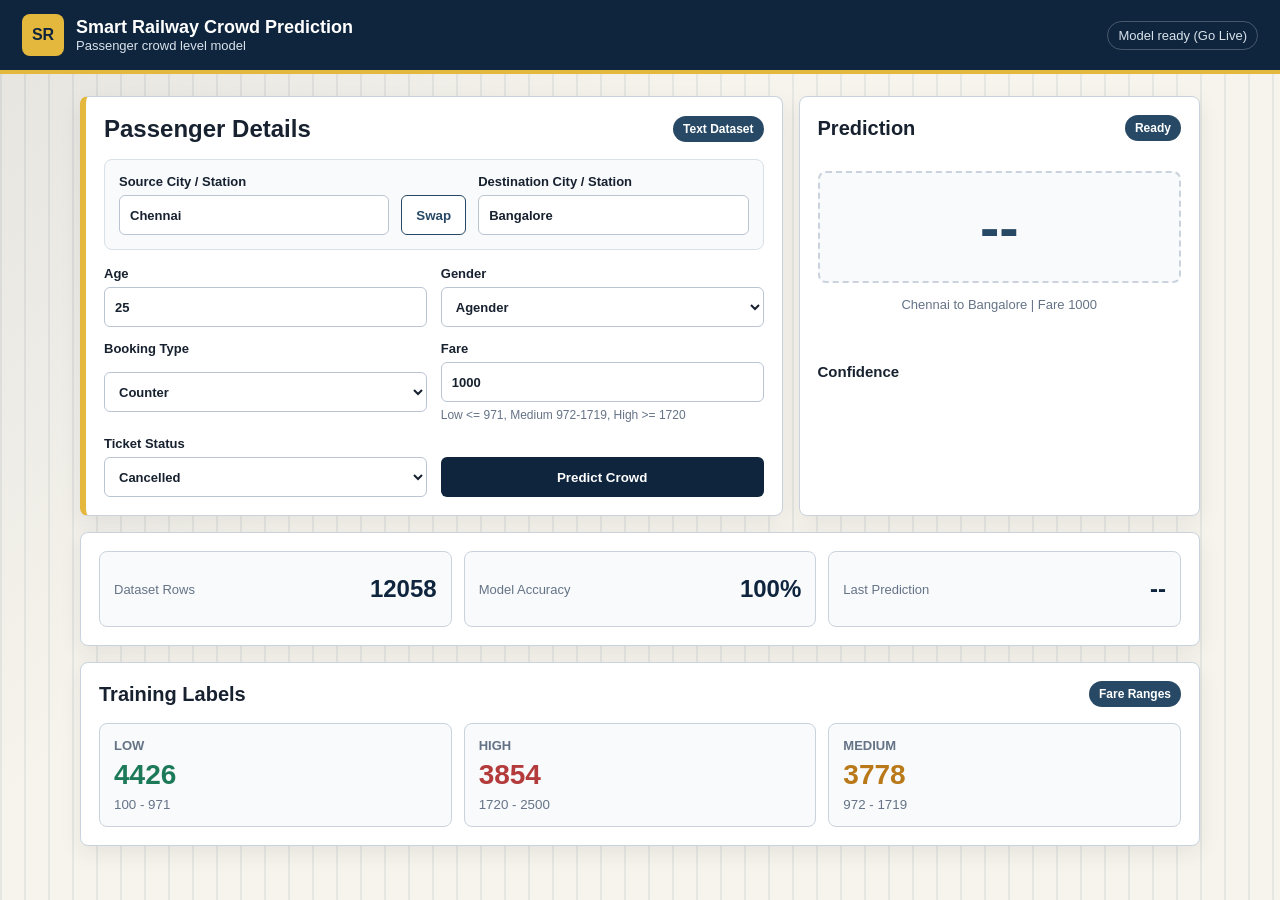
==== Day 7/web/index.html @ 95e35321 "task completed" ====
<!DOCTYPE html>
<html lang="en">
<head>
    <meta charset="UTF-8" />
    <meta name="viewport" content="width=device-width, initial-scale=1.0" />
    <title>Smart Railway Crowd Prediction</title>
    <link rel="stylesheet" href="style.css" />
</head>
<body>
    <header class="navbar">
        <div class="brand">
            <div class="logo">SR</div>
            <div>
                <div class="title">Smart Railway Crowd Prediction</div>
                <div class="subtitle">Passenger crowd level model</div>
            </div>
        </div>
        <div id="modelStatus" class="model-status">Model loading</div>
    </header>

    <main class="page">
        <section class="panel input-panel">
            <div class="panel-header">
                <h1>Passenger Details</h1>
                <span class="tag">Text Dataset</span>
            </div>

            <form id="predictForm" class="prediction-form">
                <div class="route-box">
                    <label>
                        <span>Source City / Station</span>
                        <input
                            type="text"
                            id="source"
                            list="sourceOptions"
                            placeholder="Search source"
                            autocomplete="off"
                            required
                        />
                        <datalist id="sourceOptions"></datalist>
                    </label>

                    <button type="button" id="swapRouteBtn" class="swap-btn" title="Swap source and destination">
                        Swap
                    </button>

                    <label>
                        <span>Destination City / Station</span>
                        <input
                            type="text"
                            id="destination"
                            list="destinationOptions"
                            placeholder="Search destination"
                            autocomplete="off"
                            required
                        />
                        <datalist id="destinationOptions"></datalist>
                    </label>
                </div>

                <div class="form-grid">
                <label>
                    <span>Age</span>
                    <input type="number" id="age" min="1" max="120" value="25" required />
                </label>

                <label>
                    <span>Gender</span>
                    <select id="gender" required></select>
                </label>

                <label>
                    <span>Booking Type</span>
                    <select id="bookingType" required></select>
                </label>

                <label>
                    <span>Fare</span>
                    <input type="number" id="fare" min="1" step="1" value="1000" required />
                    <small id="fareHint">Low <= 971, Medium 972-1719, High >= 1720</small>
                </label>

                <label>
                    <span>Ticket Status</span>
                    <select id="ticketStatus" required></select>
                </label>

                <button type="submit" id="predictBtn" class="btn">Predict Crowd</button>
                </div>
            </form>
        </section>

        <aside class="panel result-panel">
            <div class="panel-header">
                <h2>Prediction</h2>
                <span id="resultBadge" class="tag neutral">Ready</span>
            </div>

            <div id="result" class="result-text">--</div>
            <div id="routeSummary" class="route-summary">Select a route to predict crowd level.</div>
            <div id="error" class="error-text"></div>

            <div class="probability-wrap">
                <h3>Confidence</h3>
                <div id="probabilities" class="probabilities"></div>
            </div>
        </aside>

        <section class="panel dashboard-panel">
            <div class="stat">
                <span>Dataset Rows</span>
                <strong id="datasetRows">--</strong>
            </div>
            <div class="stat">
                <span>Model Accuracy</span>
                <strong id="modelAccuracy">--</strong>
            </div>
            <div class="stat">
                <span>Last Prediction</span>
                <strong id="lastPrediction">--</strong>
            </div>
        </section>

        <section class="panel summary-panel">
            <div class="panel-header">
                <h2>Training Labels</h2>
                <span class="tag">Fare Ranges</span>
            </div>
            <div id="labelSummary" class="label-summary"></div>
        </section>
    </main>

    <script src="script.js"></script>
</body>
</html>
---- Day 7/web/style.css ----
:root {
    --ink: #17212f;
    --navy: #0e253d;
    --rail: #274965;
    --paper: #f7f4ed;
    --panel: #ffffff;
    --line: #cad3dd;
    --muted: #657386;
    --gold: #e4b73d;
    --low: #1d7a59;
    --medium: #b97918;
    --high: #b43b3b;
    --danger: #b00020;
}

* {
    box-sizing: border-box;
}

body {
    margin: 0;
    min-height: 100vh;
    color: var(--ink);
    background:
        linear-gradient(135deg, rgba(14, 37, 61, 0.08), transparent 38%),
        repeating-linear-gradient(
            90deg,
            rgba(39, 73, 101, 0.08) 0,
            rgba(39, 73, 101, 0.08) 2px,
            transparent 2px,
            transparent 24px
        ),
        var(--paper);
    font-family: Arial, Helvetica, sans-serif;
}

.navbar {
    display: flex;
    align-items: center;
    justify-content: space-between;
    gap: 16px;
    padding: 14px 22px;
    color: #fff;
    background: var(--navy);
    border-bottom: 4px solid var(--gold);
}

.brand {
    display: flex;
    align-items: center;
    gap: 12px;
}

.logo {
    display: grid;
    place-items: center;
    width: 42px;
    height: 42px;
    border-radius: 8px;
    color: var(--navy);
    background: var(--gold);
    font-weight: 800;
}

.title {
    font-size: 18px;
    font-weight: 800;
}

.subtitle,
.model-status {
    color: #d9e2eb;
    font-size: 13px;
}

.model-status {
    padding: 6px 10px;
    border: 1px solid rgba(255, 255, 255, 0.24);
    border-radius: 999px;
}

.page {
    display: grid;
    grid-template-columns: minmax(0, 1.4fr) minmax(280px, 0.8fr);
    gap: 16px;
    width: min(1120px, calc(100% - 32px));
    margin: 22px auto 40px;
}

.panel {
    background: var(--panel);
    border: 1px solid var(--line);
    border-radius: 8px;
    padding: 18px;
    box-shadow: 0 8px 22px rgba(23, 33, 47, 0.08);
}

.input-panel {
    border-left: 6px solid var(--gold);
}

.result-panel {
    display: flex;
    flex-direction: column;
    gap: 14px;
}

.dashboard-panel,
.summary-panel {
    grid-column: 1 / -1;
}

.dashboard-panel {
    display: grid;
    grid-template-columns: repeat(3, minmax(0, 1fr));
    gap: 12px;
}

.panel-header {
    display: flex;
    align-items: center;
    justify-content: space-between;
    gap: 12px;
    margin-bottom: 16px;
}

h1,
h2,
h3 {
    margin: 0;
}

h1 {
    font-size: 24px;
}

h2 {
    font-size: 20px;
}

h3 {
    font-size: 15px;
}

.tag {
    display: inline-flex;
    align-items: center;
    min-height: 26px;
    padding: 4px 10px;
    border-radius: 999px;
    color: #fff;
    background: var(--rail);
    font-size: 12px;
    font-weight: 700;
}

.tag.low {
    background: var(--low);
}

.tag.medium {
    background: var(--medium);
}

.tag.high {
    background: var(--high);
}

.tag.neutral {
    background: var(--rail);
}

.prediction-form {
    display: grid;
    gap: 16px;
}

.route-box {
    display: grid;
    grid-template-columns: minmax(180px, 1fr) auto minmax(180px, 1fr);
    align-items: end;
    gap: 12px;
    padding: 14px;
    border: 1px solid #d8e0e8;
    border-radius: 8px;
    background: #f8fafc;
}

.form-grid {
    display: grid;
    grid-template-columns: repeat(2, minmax(180px, 1fr));
    gap: 14px;
}

label {
    display: grid;
    gap: 6px;
    font-size: 13px;
    font-weight: 700;
}

input,
select {
    width: 100%;
    height: 40px;
    padding: 8px 10px;
    border: 1px solid #b9c5d2;
    border-radius: 6px;
    color: var(--ink);
    background: #fff;
    font: inherit;
}

label small {
    color: var(--muted);
    font-size: 12px;
    font-weight: 400;
}

input:focus,
select:focus {
    outline: 3px solid rgba(228, 183, 61, 0.28);
    border-color: var(--gold);
}

.btn {
    align-self: end;
    height: 40px;
    border: 0;
    border-radius: 6px;
    color: #fff;
    background: var(--navy);
    font-weight: 800;
    cursor: pointer;
}

.swap-btn {
    height: 40px;
    padding: 0 14px;
    border: 1px solid var(--rail);
    border-radius: 6px;
    color: var(--rail);
    background: #fff;
    font-weight: 800;
    cursor: pointer;
}

.swap-btn:hover {
    color: #fff;
    background: var(--rail);
}

.btn:hover {
    background: var(--rail);
}

.btn:disabled {
    cursor: wait;
    opacity: 0.7;
}

.result-text {
    display: grid;
    place-items: center;
    min-height: 112px;
    border: 2px dashed var(--line);
    border-radius: 8px;
    background: #f8fafc;
    color: var(--rail);
    font-size: clamp(36px, 7vw, 58px);
    font-weight: 900;
}

.route-summary {
    min-height: 22px;
    color: var(--muted);
    font-size: 13px;
    text-align: center;
}

.result-text.low {
    color: var(--low);
}

.result-text.medium {
    color: var(--medium);
}

.result-text.high {
    color: var(--high);
}

.route-summary {
    min-height: 20px;
    color: var(--muted);
    font-size: 13px;
    text-align: center;
}

.error-text {
    min-height: 18px;
    color: var(--danger);
    font-size: 13px;
}

.probability-wrap {
    display: grid;
    gap: 10px;
}

.probabilities {
    display: grid;
    gap: 10px;
}

.probability {
    display: grid;
    gap: 6px;
}

.probability-top,
.stat {
    display: flex;
    align-items: center;
    justify-content: space-between;
    gap: 12px;
}

.probability-top {
    font-size: 13px;
}

.bar {
    height: 8px;
    overflow: hidden;
    border-radius: 999px;
    background: #e6ebf1;
}

.bar span {
    display: block;
    height: 100%;
    border-radius: inherit;
    background: var(--gold);
}

.stat {
    min-height: 76px;
    padding: 14px;
    border-radius: 8px;
    background: #f8fafc;
    border: 1px solid var(--line);
}

.stat span {
    color: var(--muted);
    font-size: 13px;
}

.stat strong {
    color: var(--navy);
    font-size: 24px;
}

.label-summary {
    display: grid;
    grid-template-columns: repeat(3, minmax(0, 1fr));
    gap: 12px;
}

.label-card {
    display: grid;
    gap: 6px;
    padding: 14px;
    border-radius: 8px;
    background: #f8fafc;
    border: 1px solid var(--line);
}

.label-card span {
    color: var(--muted);
    font-size: 13px;
    font-weight: 800;
}

.label-card strong {
    font-size: 28px;
}

.label-card small {
    color: var(--muted);
}

.label-card.low strong {
    color: var(--low);
}

.label-card.medium strong {
    color: var(--medium);
}

.label-card.high strong {
    color: var(--high);
}

@media (max-width: 860px) {
    .page,
    .dashboard-panel,
    .label-summary,
    .route-box {
        grid-template-columns: 1fr;
    }

    .swap-btn {
        width: 100%;
    }

    .navbar {
        align-items: flex-start;
        flex-direction: column;
    }
}

@media (max-width: 560px) {
    .form-grid {
        grid-template-columns: 1fr;
    }

    .page {
        width: min(100% - 20px, 1120px);
    }
}
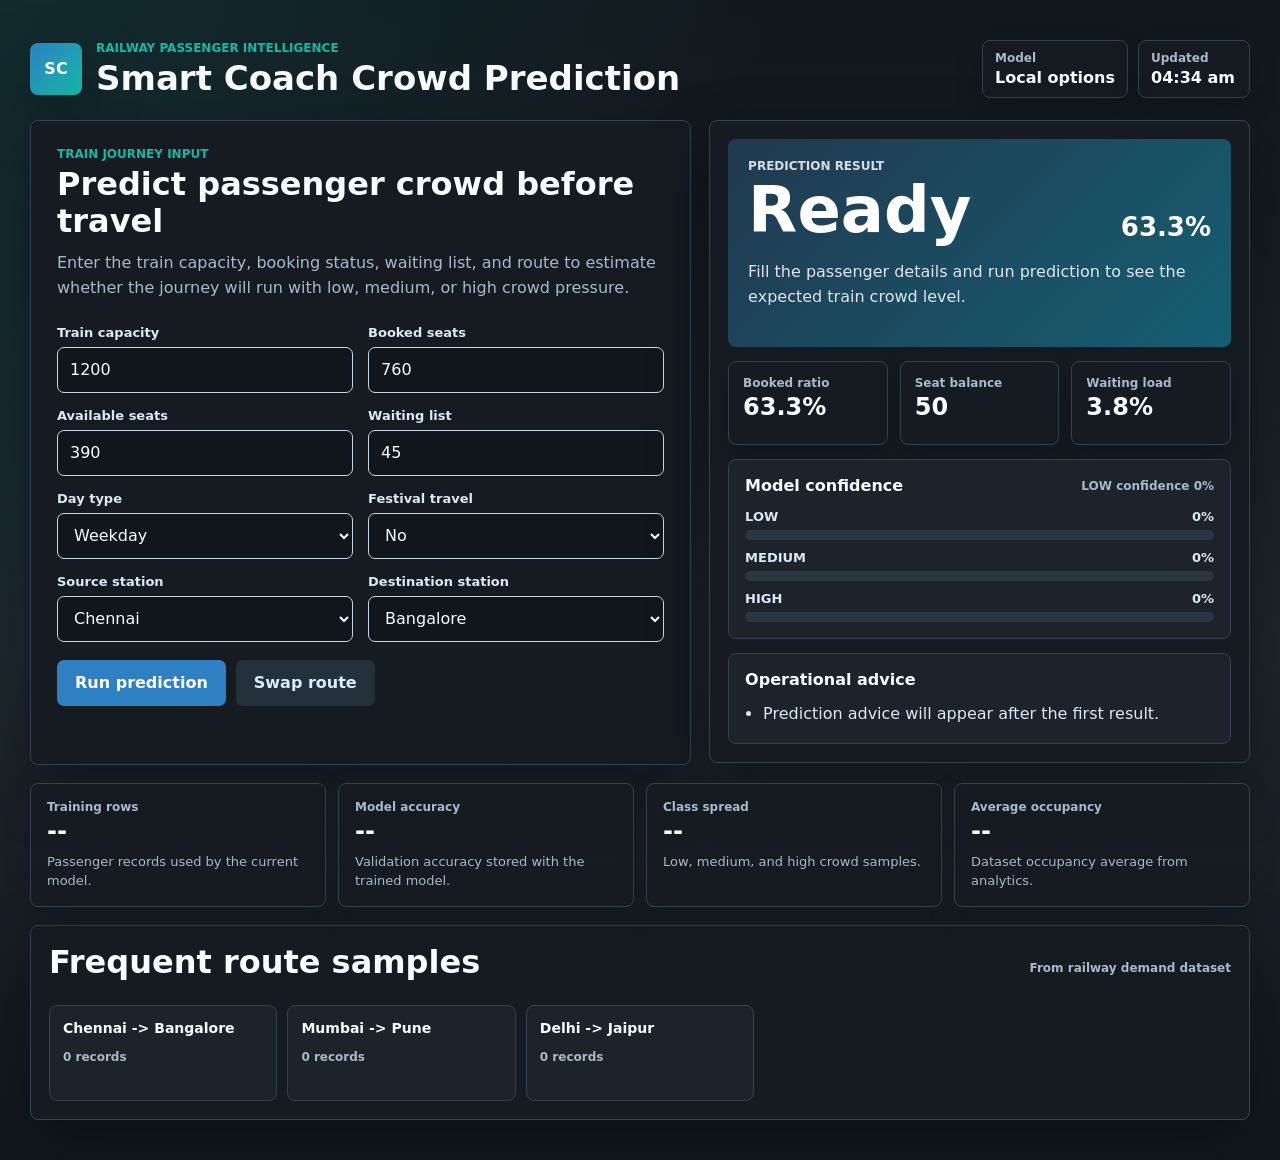
==== commit aff32282: "commit" ====
--- a/Day 7/web/index.html
+++ b/Day 7/web/index.html
@@ -3,133 +3,162 @@
 <head>
     <meta charset="UTF-8" />
     <meta name="viewport" content="width=device-width, initial-scale=1.0" />
-    <title>Smart Railway Crowd Prediction</title>
-    <link rel="stylesheet" href="style.css" />
+    <title>Smart Coach Passenger Crowd Prediction</title>
+    <link rel="stylesheet" href="style.css?v=20260602-2" />
 </head>
 <body>
-    <header class="navbar">
-        <div class="brand">
-            <div class="logo">SR</div>
-            <div>
-                <div class="title">Smart Railway Crowd Prediction</div>
-                <div class="subtitle">Passenger crowd level model</div>
+    <div class="app-shell">
+        <header class="topbar">
+            <div class="brand">
+                <div class="brand-mark">SC</div>
+                <div>
+                    <p class="eyebrow">Railway passenger intelligence</p>
+                    <h1>Smart Coach Crowd Prediction</h1>
+                </div>
             </div>
-        </div>
-        <div id="modelStatus" class="model-status">Model loading</div>
-    </header>
+            <div class="status-strip">
+                <div>
+                    <span>Model</span>
+                    <strong id="modelStatus">Loading</strong>
+                </div>
+                <div>
+                    <span>Updated</span>
+                    <strong id="clock">--:--</strong>
+                </div>
+            </div>
+        </header>
 
-    <main class="page">
-        <section class="panel input-panel">
-            <div class="panel-header">
-                <h1>Passenger Details</h1>
-                <span class="tag">Text Dataset</span>
-            </div>
-
-            <form id="predictForm" class="prediction-form">
-                <div class="route-box">
-                    <label>
-                        <span>Source City / Station</span>
-                        <input
-                            type="text"
-                            id="source"
-                            list="sourceOptions"
-                            placeholder="Search source"
-                            autocomplete="off"
-                            required
-                        />
-                        <datalist id="sourceOptions"></datalist>
-                    </label>
-
-                    <button type="button" id="swapRouteBtn" class="swap-btn" title="Swap source and destination">
-                        Swap
-                    </button>
-
-                    <label>
-                        <span>Destination City / Station</span>
-                        <input
-                            type="text"
-                            id="destination"
-                            list="destinationOptions"
-                            placeholder="Search destination"
-                            autocomplete="off"
-                            required
-                        />
-                        <datalist id="destinationOptions"></datalist>
-                    </label>
+        <main class="workspace">
+            <section class="predictor-panel">
+                <div class="panel-heading">
+                    <p class="eyebrow">Train journey input</p>
+                    <h2>Predict passenger crowd before travel</h2>
+                    <p>
+                        Enter the train capacity, booking status, waiting list, and route to estimate whether the journey
+                        will run with low, medium, or high crowd pressure.
+                    </p>
                 </div>
 
-                <div class="form-grid">
-                <label>
-                    <span>Age</span>
-                    <input type="number" id="age" min="1" max="120" value="25" required />
-                </label>
+                <form id="predictionForm" class="prediction-form">
+                    <div class="form-grid">
+                        <label class="field">
+                            <span>Train capacity</span>
+                            <input id="trainCapacity" name="train_capacity" type="number" min="1" value="1200" required />
+                        </label>
+                        <label class="field">
+                            <span>Booked seats</span>
+                            <input id="bookedSeats" name="booked_seats" type="number" min="0" value="760" required />
+                        </label>
+                        <label class="field">
+                            <span>Available seats</span>
+                            <input id="availableSeats" name="available_seats" type="number" min="0" value="390" required />
+                        </label>
+                        <label class="field">
+                            <span>Waiting list</span>
+                            <input id="waitingList" name="waiting_list_count" type="number" min="0" value="45" required />
+                        </label>
+                        <label class="field">
+                            <span>Day type</span>
+                            <select id="dayType" name="day_type" required></select>
+                        </label>
+                        <label class="field">
+                            <span>Festival travel</span>
+                            <select id="festivalFlag" name="festival_flag" required></select>
+                        </label>
+                        <label class="field">
+                            <span>Source station</span>
+                            <select id="sourceStation" name="source_station" required></select>
+                        </label>
+                        <label class="field">
+                            <span>Destination station</span>
+                            <select id="destinationStation" name="destination_station" required></select>
+                        </label>
+                    </div>
 
-                <label>
-                    <span>Gender</span>
-                    <select id="gender" required></select>
-                </label>
+                    <div class="form-footer">
+                        <button type="submit" id="predictButton">Run prediction</button>
+                        <button type="button" id="swapRouteButton" class="ghost-button">Swap route</button>
+                    </div>
+                    <p id="formMessage" class="form-message" role="status"></p>
+                </form>
+            </section>
 
-                <label>
-                    <span>Booking Type</span>
-                    <select id="bookingType" required></select>
-                </label>
+            <section class="result-panel" aria-live="polite">
+                <div class="result-card" id="resultCard" data-level="idle">
+                    <p class="eyebrow">Prediction result</p>
+                    <div class="result-value">
+                        <span id="predictionLabel">Ready</span>
+                        <strong id="occupancyValue">--%</strong>
+                    </div>
+                    <p id="resultSummary">
+                        Fill the passenger details and run prediction to see the expected train crowd level.
+                    </p>
+                </div>
 
-                <label>
-                    <span>Fare</span>
-                    <input type="number" id="fare" min="1" step="1" value="1000" required />
-                    <small id="fareHint">Low <= 971, Medium 972-1719, High >= 1720</small>
-                </label>
+                <div class="insight-grid">
+                    <div class="mini-stat">
+                        <span>Booked ratio</span>
+                        <strong id="bookedRatio">--%</strong>
+                    </div>
+                    <div class="mini-stat">
+                        <span>Seat balance</span>
+                        <strong id="seatBalance">--</strong>
+                    </div>
+                    <div class="mini-stat">
+                        <span>Waiting load</span>
+                        <strong id="waitingLoad">--%</strong>
+                    </div>
+                </div>
 
-                <label>
-                    <span>Ticket Status</span>
-                    <select id="ticketStatus" required></select>
-                </label>
+                <div class="probability-panel">
+                    <div class="section-title">
+                        <h3>Model confidence</h3>
+                        <span id="confidenceLabel">Awaiting prediction</span>
+                    </div>
+                    <div id="probabilityList" class="probability-list"></div>
+                </div>
 
-                <button type="submit" id="predictBtn" class="btn">Predict Crowd</button>
+                <div class="advice-panel">
+                    <h3>Operational advice</h3>
+                    <ul id="adviceList">
+                        <li>Prediction advice will appear after the first result.</li>
+                    </ul>
                 </div>
-            </form>
+            </section>
+        </main>
+
+        <section class="context-grid">
+            <article class="context-card">
+                <span>Training rows</span>
+                <strong id="trainingRows">--</strong>
+                <p>Passenger records used by the current model.</p>
+            </article>
+            <article class="context-card">
+                <span>Model accuracy</span>
+                <strong id="modelAccuracy">--</strong>
+                <p>Validation accuracy stored with the trained model.</p>
+            </article>
+            <article class="context-card">
+                <span>Class spread</span>
+                <strong id="classSpread">--</strong>
+                <p>Low, medium, and high crowd samples.</p>
+            </article>
+            <article class="context-card">
+                <span>Average occupancy</span>
+                <strong id="averageOccupancy">--</strong>
+                <p>Dataset occupancy average from analytics.</p>
+            </article>
         </section>
 
-        <aside class="panel result-panel">
-            <div class="panel-header">
-                <h2>Prediction</h2>
-                <span id="resultBadge" class="tag neutral">Ready</span>
+        <section class="routes-panel">
+            <div class="section-title">
+                <h2>Frequent route samples</h2>
+                <span>From railway demand dataset</span>
             </div>
+            <div id="routeList" class="route-list"></div>
+        </section>
+    </div>
 
-            <div id="result" class="result-text">--</div>
-            <div id="routeSummary" class="route-summary">Select a route to predict crowd level.</div>
-            <div id="error" class="error-text"></div>
-
-            <div class="probability-wrap">
-                <h3>Confidence</h3>
-                <div id="probabilities" class="probabilities"></div>
-            </div>
-        </aside>
-
-        <section class="panel dashboard-panel">
-            <div class="stat">
-                <span>Dataset Rows</span>
-                <strong id="datasetRows">--</strong>
-            </div>
-            <div class="stat">
-                <span>Model Accuracy</span>
-                <strong id="modelAccuracy">--</strong>
-            </div>
-            <div class="stat">
-                <span>Last Prediction</span>
-                <strong id="lastPrediction">--</strong>
-            </div>
-        </section>
-
-        <section class="panel summary-panel">
-            <div class="panel-header">
-                <h2>Training Labels</h2>
-                <span class="tag">Fare Ranges</span>
-            </div>
-            <div id="labelSummary" class="label-summary"></div>
-        </section>
-    </main>
-
-    <script src="script.js"></script>
+    <script src="script.js?v=20260602-2"></script>
 </body>
 </html>
--- a/Day 7/web/style.css
+++ b/Day 7/web/style.css
@@ -1,16 +1,17 @@
 :root {
-    --ink: #17212f;
-    --navy: #0e253d;
-    --rail: #274965;
-    --paper: #f7f4ed;
-    --panel: #ffffff;
-    --line: #cad3dd;
-    --muted: #657386;
-    --gold: #e4b73d;
-    --low: #1d7a59;
-    --medium: #b97918;
-    --high: #b43b3b;
-    --danger: #b00020;
+    --bg: #10161c;
+    --ink: #f8fbff;
+    --muted: #aab8cc;
+    --line: #34414f;
+    --panel: #151b21;
+    --panel-soft: #1c232b;
+    --rail: #2f80c2;
+    --teal: #14b8a6;
+    --blue: #4c8fe8;
+    --amber: #f2a541;
+    --red: #ff5c5c;
+    --green: #36c47a;
+    --shadow: 0 22px 60px rgba(0, 0, 0, 0.34);
 }
 
 * {
@@ -18,415 +19,457 @@
 }
 
 body {
+    min-height: 100vh;
     margin: 0;
-    min-height: 100vh;
     color: var(--ink);
     background:
-        linear-gradient(135deg, rgba(14, 37, 61, 0.08), transparent 38%),
-        repeating-linear-gradient(
-            90deg,
-            rgba(39, 73, 101, 0.08) 0,
-            rgba(39, 73, 101, 0.08) 2px,
-            transparent 2px,
-            transparent 24px
-        ),
-        var(--paper);
-    font-family: Arial, Helvetica, sans-serif;
-}
-
-.navbar {
+        linear-gradient(135deg, rgba(20, 184, 166, 0.13), transparent 34%),
+        linear-gradient(180deg, #11171d 0%, #1d252c 56%, #11171d 100%);
+    font-family: Inter, ui-sans-serif, system-ui, -apple-system, BlinkMacSystemFont, "Segoe UI", sans-serif;
+}
+
+button,
+input,
+select {
+    font: inherit;
+}
+
+.app-shell {
+    width: min(1220px, calc(100% - 32px));
+    margin: 0 auto;
+    padding: 24px 0 40px;
+}
+
+.topbar {
     display: flex;
     align-items: center;
     justify-content: space-between;
-    gap: 16px;
-    padding: 14px 22px;
+    gap: 18px;
+    padding: 16px 0 22px;
+}
+
+.brand {
+    display: flex;
+    align-items: center;
+    gap: 14px;
+}
+
+.brand-mark {
+    width: 52px;
+    height: 52px;
+    border-radius: 8px;
+    display: grid;
+    place-items: center;
     color: #fff;
-    background: var(--navy);
-    border-bottom: 4px solid var(--gold);
-}
-
-.brand {
-    display: flex;
-    align-items: center;
+    background: linear-gradient(135deg, var(--rail), var(--teal));
+    font-weight: 800;
+    letter-spacing: 0;
+    box-shadow: var(--shadow);
+}
+
+.eyebrow {
+    margin: 0 0 5px;
+    color: var(--teal);
+    font-size: 12px;
+    font-weight: 800;
+    text-transform: uppercase;
+    letter-spacing: 0;
+}
+
+h1,
+h2,
+h3,
+p {
+    margin-top: 0;
+}
+
+h1 {
+    margin-bottom: 0;
+    font-size: clamp(22px, 4vw, 34px);
+    line-height: 1.1;
+}
+
+h2 {
+    margin-bottom: 10px;
+    font-size: clamp(22px, 3vw, 32px);
+    line-height: 1.15;
+}
+
+h3 {
+    margin-bottom: 0;
+    font-size: 16px;
+}
+
+.status-strip {
+    display: flex;
+    gap: 10px;
+    flex-wrap: wrap;
+}
+
+.status-strip div,
+.mini-stat,
+.context-card {
+    border: 1px solid var(--line);
+    background: rgba(21, 27, 33, 0.86);
+    box-shadow: 0 10px 28px rgba(0, 0, 0, 0.18);
+}
+
+.status-strip div {
+    min-width: 112px;
+    padding: 10px 12px;
+    border-radius: 8px;
+}
+
+.status-strip span,
+.mini-stat span,
+.context-card span {
+    display: block;
+    color: var(--muted);
+    font-size: 12px;
+    font-weight: 700;
+}
+
+.status-strip strong,
+.mini-stat strong,
+.context-card strong {
+    display: block;
+    margin-top: 3px;
+}
+
+.workspace {
+    display: grid;
+    grid-template-columns: minmax(0, 1.1fr) minmax(360px, 0.9fr);
+    gap: 18px;
+    align-items: start;
+}
+
+.predictor-panel,
+.result-panel,
+.routes-panel {
+    border: 1px solid var(--line);
+    border-radius: 8px;
+    background: var(--panel);
+    box-shadow: var(--shadow);
+}
+
+.predictor-panel {
+    padding: 26px;
+}
+
+.panel-heading {
+    max-width: 760px;
+}
+
+.panel-heading p:last-child {
+    color: var(--muted);
+    line-height: 1.6;
+}
+
+.prediction-form {
+    margin-top: 24px;
+}
+
+.form-grid {
+    display: grid;
+    grid-template-columns: repeat(2, minmax(0, 1fr));
+    gap: 15px;
+}
+
+.field {
+    display: grid;
+    gap: 7px;
+}
+
+.field span {
+    color: #dce7f7;
+    font-size: 13px;
+    font-weight: 800;
+}
+
+.field input,
+.field select {
+    width: 100%;
+    height: 46px;
+    border: 1px solid #cbd5e1;
+    border-radius: 7px;
+    padding: 0 12px;
+    color: var(--ink);
+    background: #10161c;
+}
+
+.field input:focus,
+.field select:focus {
+    border-color: var(--blue);
+    box-shadow: 0 0 0 3px rgba(34, 100, 209, 0.13);
+    outline: none;
+}
+
+.form-footer {
+    display: flex;
+    gap: 10px;
+    margin-top: 18px;
+    flex-wrap: wrap;
+}
+
+button {
+    min-height: 46px;
+    border: 0;
+    border-radius: 7px;
+    padding: 0 18px;
+    cursor: pointer;
+    font-weight: 800;
+}
+
+#predictButton {
+    color: #fff;
+    background: var(--rail);
+}
+
+#predictButton:hover {
+    background: #0f2c43;
+}
+
+.ghost-button {
+    color: #dcecff;
+    background: #24313b;
+}
+
+.form-message {
+    min-height: 20px;
+    margin: 12px 0 0;
+    color: var(--red);
+    font-size: 13px;
+    font-weight: 700;
+}
+
+.result-panel {
+    display: grid;
+    gap: 14px;
+    padding: 18px;
+}
+
+.result-card {
+    min-height: 208px;
+    border-radius: 8px;
+    padding: 20px;
+    color: #fff;
+    background: linear-gradient(135deg, #21394f, #155e72);
+}
+
+.result-card[data-level="LOW"] {
+    background: linear-gradient(135deg, #17613c, #0f9f8f);
+}
+
+.result-card[data-level="MEDIUM"] {
+    background: linear-gradient(135deg, #8f5416, #d9822b);
+}
+
+.result-card[data-level="HIGH"] {
+    background: linear-gradient(135deg, #8f1f2b, #d64545);
+}
+
+.result-card .eyebrow {
+    color: rgba(255, 255, 255, 0.82);
+}
+
+.result-value {
+    display: flex;
+    align-items: flex-end;
+    justify-content: space-between;
+    gap: 18px;
+}
+
+.result-value span {
+    font-size: clamp(38px, 7vw, 64px);
+    font-weight: 900;
+    line-height: 1;
+}
+
+.result-value strong {
+    font-size: 26px;
+}
+
+.result-card p:last-child {
+    max-width: 520px;
+    margin: 18px 0 0;
+    color: rgba(255, 255, 255, 0.86);
+    line-height: 1.55;
+}
+
+.insight-grid,
+.context-grid {
+    display: grid;
     gap: 12px;
 }
 
-.logo {
-    display: grid;
-    place-items: center;
-    width: 42px;
-    height: 42px;
-    border-radius: 8px;
-    color: var(--navy);
-    background: var(--gold);
-    font-weight: 800;
-}
-
-.title {
-    font-size: 18px;
-    font-weight: 800;
-}
-
-.subtitle,
-.model-status {
-    color: #d9e2eb;
-    font-size: 13px;
-}
-
-.model-status {
-    padding: 6px 10px;
-    border: 1px solid rgba(255, 255, 255, 0.24);
-    border-radius: 999px;
-}
-
-.page {
-    display: grid;
-    grid-template-columns: minmax(0, 1.4fr) minmax(280px, 0.8fr);
-    gap: 16px;
-    width: min(1120px, calc(100% - 32px));
-    margin: 22px auto 40px;
-}
-
-.panel {
-    background: var(--panel);
+.insight-grid {
+    grid-template-columns: repeat(3, minmax(0, 1fr));
+}
+
+.mini-stat {
+    min-height: 84px;
+    border-radius: 8px;
+    padding: 14px;
+}
+
+.mini-stat strong {
+    font-size: 24px;
+}
+
+.probability-panel,
+.advice-panel {
     border: 1px solid var(--line);
     border-radius: 8px;
-    padding: 18px;
-    box-shadow: 0 8px 22px rgba(23, 33, 47, 0.08);
-}
-
-.input-panel {
-    border-left: 6px solid var(--gold);
-}
-
-.result-panel {
-    display: flex;
-    flex-direction: column;
-    gap: 14px;
-}
-
-.dashboard-panel,
-.summary-panel {
-    grid-column: 1 / -1;
-}
-
-.dashboard-panel {
-    display: grid;
-    grid-template-columns: repeat(3, minmax(0, 1fr));
-    gap: 12px;
-}
-
-.panel-header {
+    padding: 16px;
+    background: var(--panel-soft);
+}
+
+.section-title {
     display: flex;
     align-items: center;
     justify-content: space-between;
     gap: 12px;
-    margin-bottom: 16px;
-}
-
-h1,
-h2,
-h3 {
-    margin: 0;
-}
-
-h1 {
-    font-size: 24px;
-}
-
-h2 {
-    font-size: 20px;
-}
-
-h3 {
-    font-size: 15px;
-}
-
-.tag {
-    display: inline-flex;
-    align-items: center;
-    min-height: 26px;
-    padding: 4px 10px;
-    border-radius: 999px;
-    color: #fff;
-    background: var(--rail);
-    font-size: 12px;
-    font-weight: 700;
-}
-
-.tag.low {
-    background: var(--low);
-}
-
-.tag.medium {
-    background: var(--medium);
-}
-
-.tag.high {
-    background: var(--high);
-}
-
-.tag.neutral {
-    background: var(--rail);
-}
-
-.prediction-form {
-    display: grid;
-    gap: 16px;
-}
-
-.route-box {
-    display: grid;
-    grid-template-columns: minmax(180px, 1fr) auto minmax(180px, 1fr);
-    align-items: end;
-    gap: 12px;
-    padding: 14px;
-    border: 1px solid #d8e0e8;
-    border-radius: 8px;
-    background: #f8fafc;
-}
-
-.form-grid {
-    display: grid;
-    grid-template-columns: repeat(2, minmax(180px, 1fr));
-    gap: 14px;
-}
-
-label {
-    display: grid;
-    gap: 6px;
-    font-size: 13px;
-    font-weight: 700;
-}
-
-input,
-select {
-    width: 100%;
-    height: 40px;
-    padding: 8px 10px;
-    border: 1px solid #b9c5d2;
-    border-radius: 6px;
-    color: var(--ink);
-    background: #fff;
-    font: inherit;
-}
-
-label small {
+    margin-bottom: 14px;
+}
+
+.section-title span {
     color: var(--muted);
     font-size: 12px;
-    font-weight: 400;
-}
-
-input:focus,
-select:focus {
-    outline: 3px solid rgba(228, 183, 61, 0.28);
-    border-color: var(--gold);
-}
-
-.btn {
-    align-self: end;
-    height: 40px;
-    border: 0;
-    border-radius: 6px;
-    color: #fff;
-    background: var(--navy);
-    font-weight: 800;
-    cursor: pointer;
-}
-
-.swap-btn {
-    height: 40px;
-    padding: 0 14px;
-    border: 1px solid var(--rail);
-    border-radius: 6px;
-    color: var(--rail);
-    background: #fff;
-    font-weight: 800;
-    cursor: pointer;
-}
-
-.swap-btn:hover {
-    color: #fff;
-    background: var(--rail);
-}
-
-.btn:hover {
-    background: var(--rail);
-}
-
-.btn:disabled {
-    cursor: wait;
-    opacity: 0.7;
-}
-
-.result-text {
-    display: grid;
-    place-items: center;
-    min-height: 112px;
-    border: 2px dashed var(--line);
-    border-radius: 8px;
-    background: #f8fafc;
-    color: var(--rail);
-    font-size: clamp(36px, 7vw, 58px);
-    font-weight: 900;
-}
-
-.route-summary {
-    min-height: 22px;
+    font-weight: 800;
+}
+
+.probability-list {
+    display: grid;
+    gap: 10px;
+}
+
+.probability-row {
+    display: grid;
+    gap: 6px;
+}
+
+.probability-head {
+    display: flex;
+    justify-content: space-between;
+    color: #dce7f7;
+    font-size: 13px;
+    font-weight: 800;
+}
+
+.probability-track {
+    height: 10px;
+    overflow: hidden;
+    border-radius: 99px;
+    background: #2b3642;
+}
+
+.probability-fill {
+    height: 100%;
+    width: 0;
+    border-radius: inherit;
+    background: var(--blue);
+    transition: width 280ms ease;
+}
+
+.advice-panel ul {
+    margin: 12px 0 0;
+    padding-left: 18px;
+    color: #dce7f7;
+    line-height: 1.6;
+}
+
+.context-grid {
+    grid-template-columns: repeat(4, minmax(0, 1fr));
+    margin-top: 18px;
+}
+
+.context-card {
+    border-radius: 8px;
+    padding: 16px;
+}
+
+.context-card strong {
+    font-size: 24px;
+}
+
+.context-card p {
+    margin: 8px 0 0;
     color: var(--muted);
     font-size: 13px;
-    text-align: center;
-}
-
-.result-text.low {
-    color: var(--low);
-}
-
-.result-text.medium {
-    color: var(--medium);
-}
-
-.result-text.high {
-    color: var(--high);
-}
-
-.route-summary {
-    min-height: 20px;
+    line-height: 1.45;
+}
+
+.routes-panel {
+    margin-top: 18px;
+    padding: 18px;
+}
+
+.route-list {
+    display: grid;
+    grid-template-columns: repeat(5, minmax(0, 1fr));
+    gap: 10px;
+}
+
+.route-item {
+    min-height: 96px;
+    border: 1px solid var(--line);
+    border-radius: 8px;
+    padding: 13px;
+    background: var(--panel-soft);
+}
+
+.route-item strong {
+    display: block;
+    margin-bottom: 8px;
+    font-size: 14px;
+    line-height: 1.35;
+}
+
+.route-item span {
     color: var(--muted);
-    font-size: 13px;
-    text-align: center;
-}
-
-.error-text {
-    min-height: 18px;
-    color: var(--danger);
-    font-size: 13px;
-}
-
-.probability-wrap {
-    display: grid;
-    gap: 10px;
-}
-
-.probabilities {
-    display: grid;
-    gap: 10px;
-}
-
-.probability {
-    display: grid;
-    gap: 6px;
-}
-
-.probability-top,
-.stat {
-    display: flex;
-    align-items: center;
-    justify-content: space-between;
-    gap: 12px;
-}
-
-.probability-top {
-    font-size: 13px;
-}
-
-.bar {
-    height: 8px;
-    overflow: hidden;
-    border-radius: 999px;
-    background: #e6ebf1;
-}
-
-.bar span {
-    display: block;
-    height: 100%;
-    border-radius: inherit;
-    background: var(--gold);
-}
-
-.stat {
-    min-height: 76px;
-    padding: 14px;
-    border-radius: 8px;
-    background: #f8fafc;
-    border: 1px solid var(--line);
-}
-
-.stat span {
-    color: var(--muted);
-    font-size: 13px;
-}
-
-.stat strong {
-    color: var(--navy);
-    font-size: 24px;
-}
-
-.label-summary {
-    display: grid;
-    grid-template-columns: repeat(3, minmax(0, 1fr));
-    gap: 12px;
-}
-
-.label-card {
-    display: grid;
-    gap: 6px;
-    padding: 14px;
-    border-radius: 8px;
-    background: #f8fafc;
-    border: 1px solid var(--line);
-}
-
-.label-card span {
-    color: var(--muted);
-    font-size: 13px;
-    font-weight: 800;
-}
-
-.label-card strong {
-    font-size: 28px;
-}
-
-.label-card small {
-    color: var(--muted);
-}
-
-.label-card.low strong {
-    color: var(--low);
-}
-
-.label-card.medium strong {
-    color: var(--medium);
-}
-
-.label-card.high strong {
-    color: var(--high);
-}
-
-@media (max-width: 860px) {
-    .page,
-    .dashboard-panel,
-    .label-summary,
-    .route-box {
+    font-size: 12px;
+    font-weight: 800;
+}
+
+@media (max-width: 980px) {
+    .workspace {
         grid-template-columns: 1fr;
     }
 
-    .swap-btn {
-        width: 100%;
-    }
-
-    .navbar {
+    .context-grid,
+    .route-list {
+        grid-template-columns: repeat(2, minmax(0, 1fr));
+    }
+}
+
+@media (max-width: 660px) {
+    .app-shell {
+        width: min(100% - 22px, 1220px);
+        padding-top: 14px;
+    }
+
+    .topbar,
+    .brand,
+    .section-title,
+    .result-value {
         align-items: flex-start;
         flex-direction: column;
     }
-}
-
-@media (max-width: 560px) {
-    .form-grid {
+
+    .status-strip,
+    .status-strip div,
+    .form-footer button {
+        width: 100%;
+    }
+
+    .form-grid,
+    .insight-grid,
+    .context-grid,
+    .route-list {
         grid-template-columns: 1fr;
     }
 
-    .page {
-        width: min(100% - 20px, 1120px);
-    }
-}
+    .predictor-panel {
+        padding: 18px;
+    }
+}
